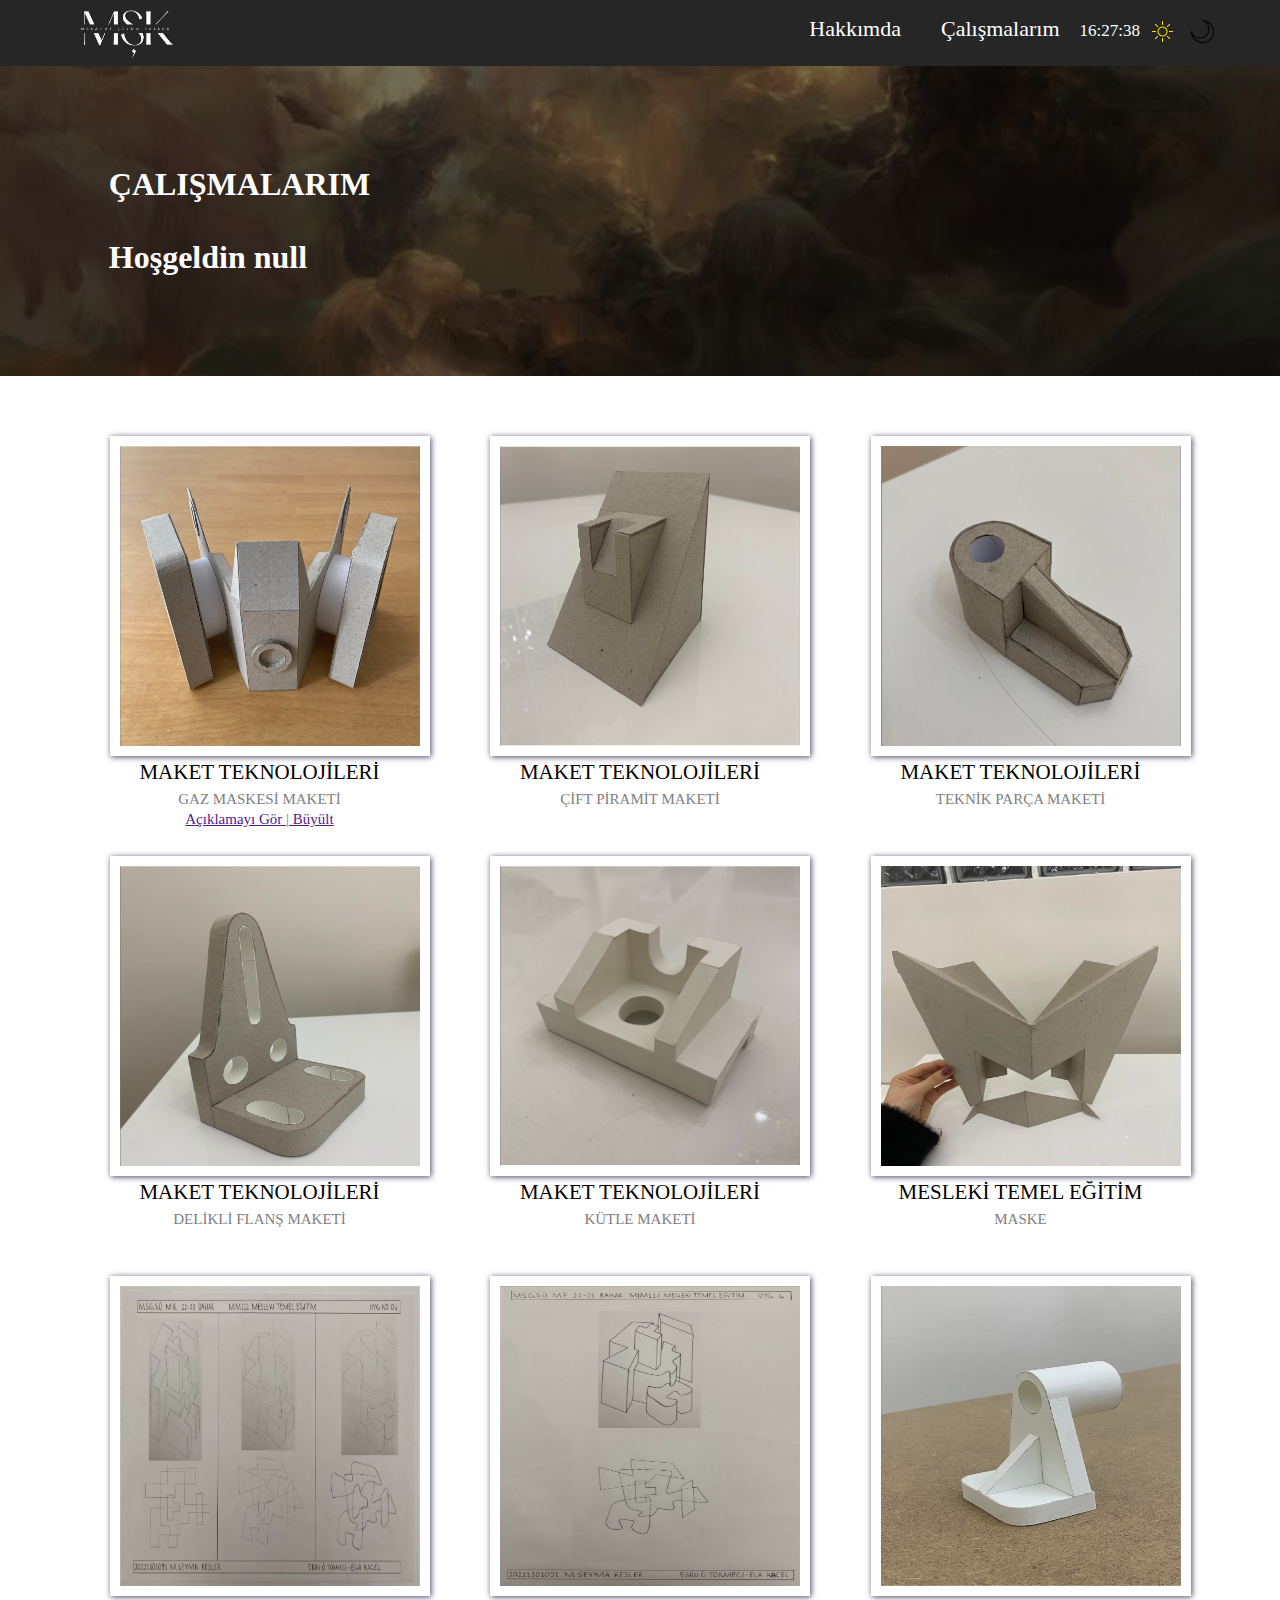
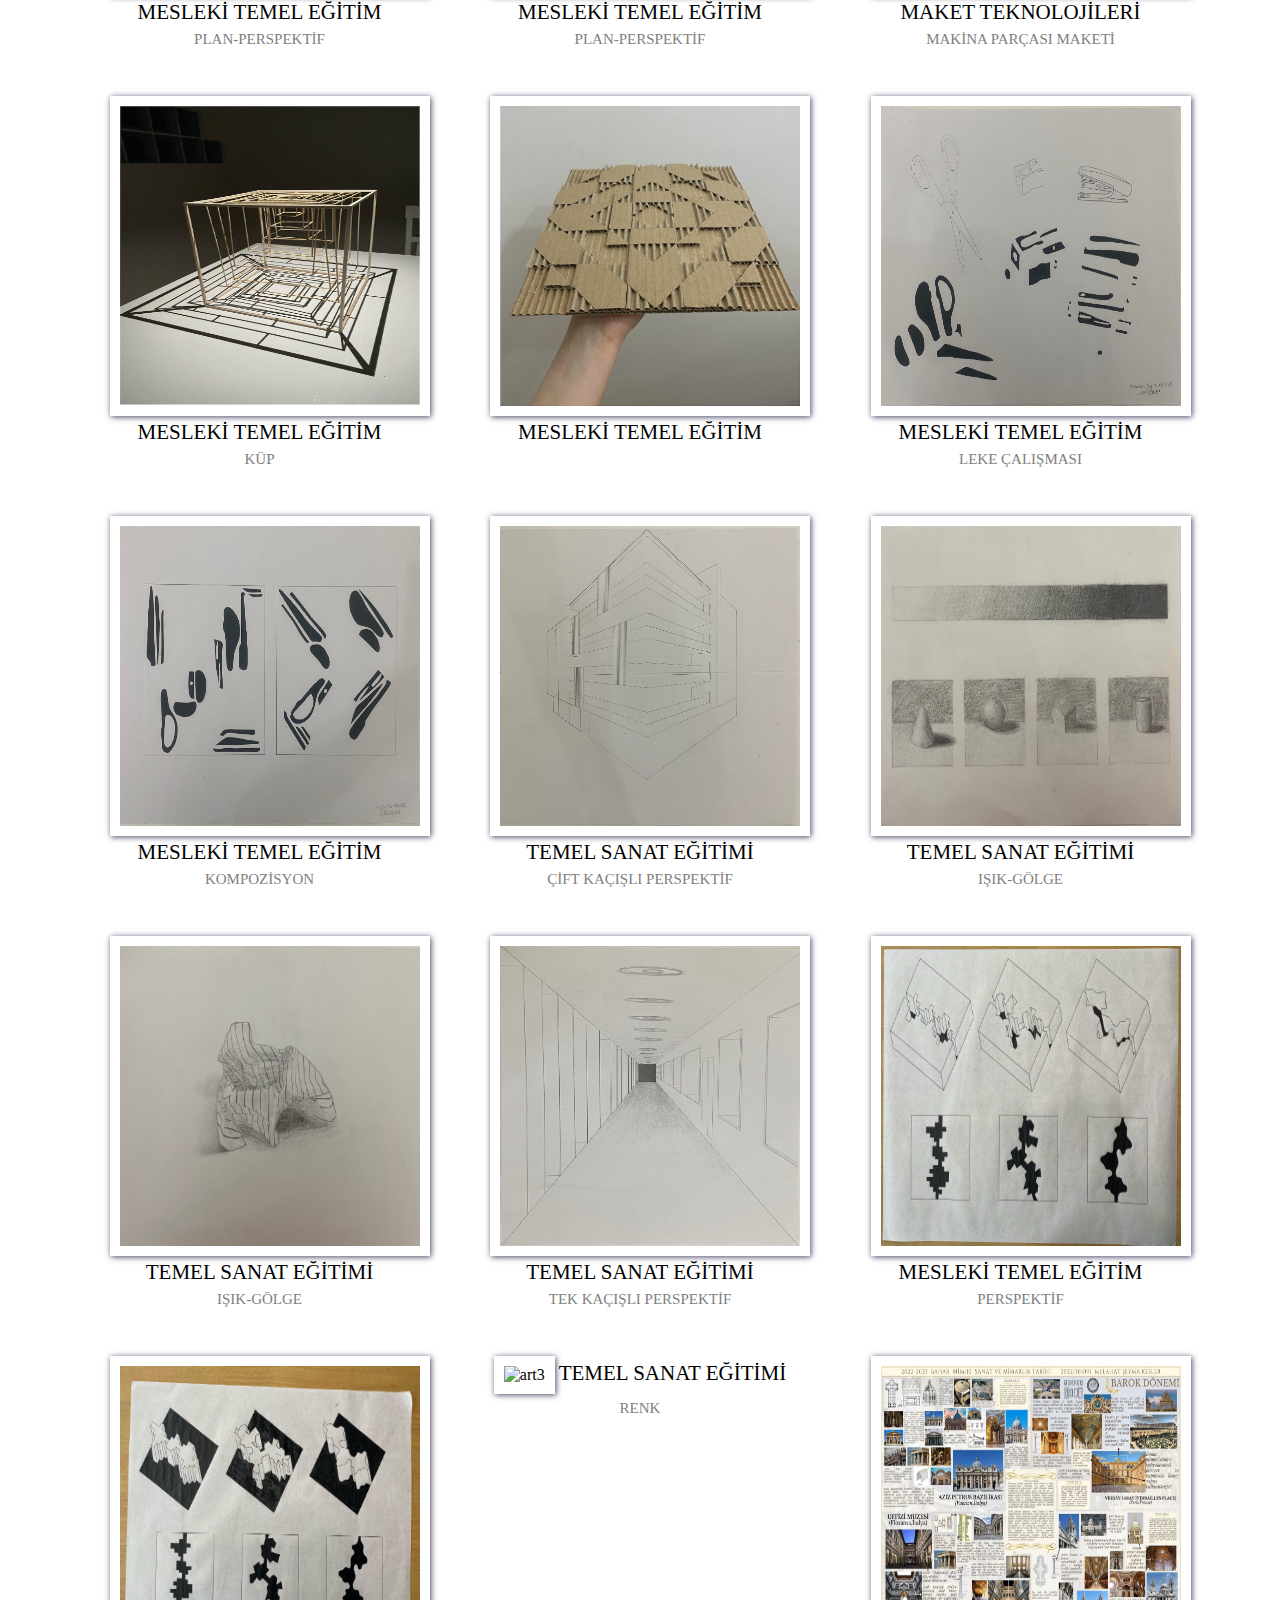
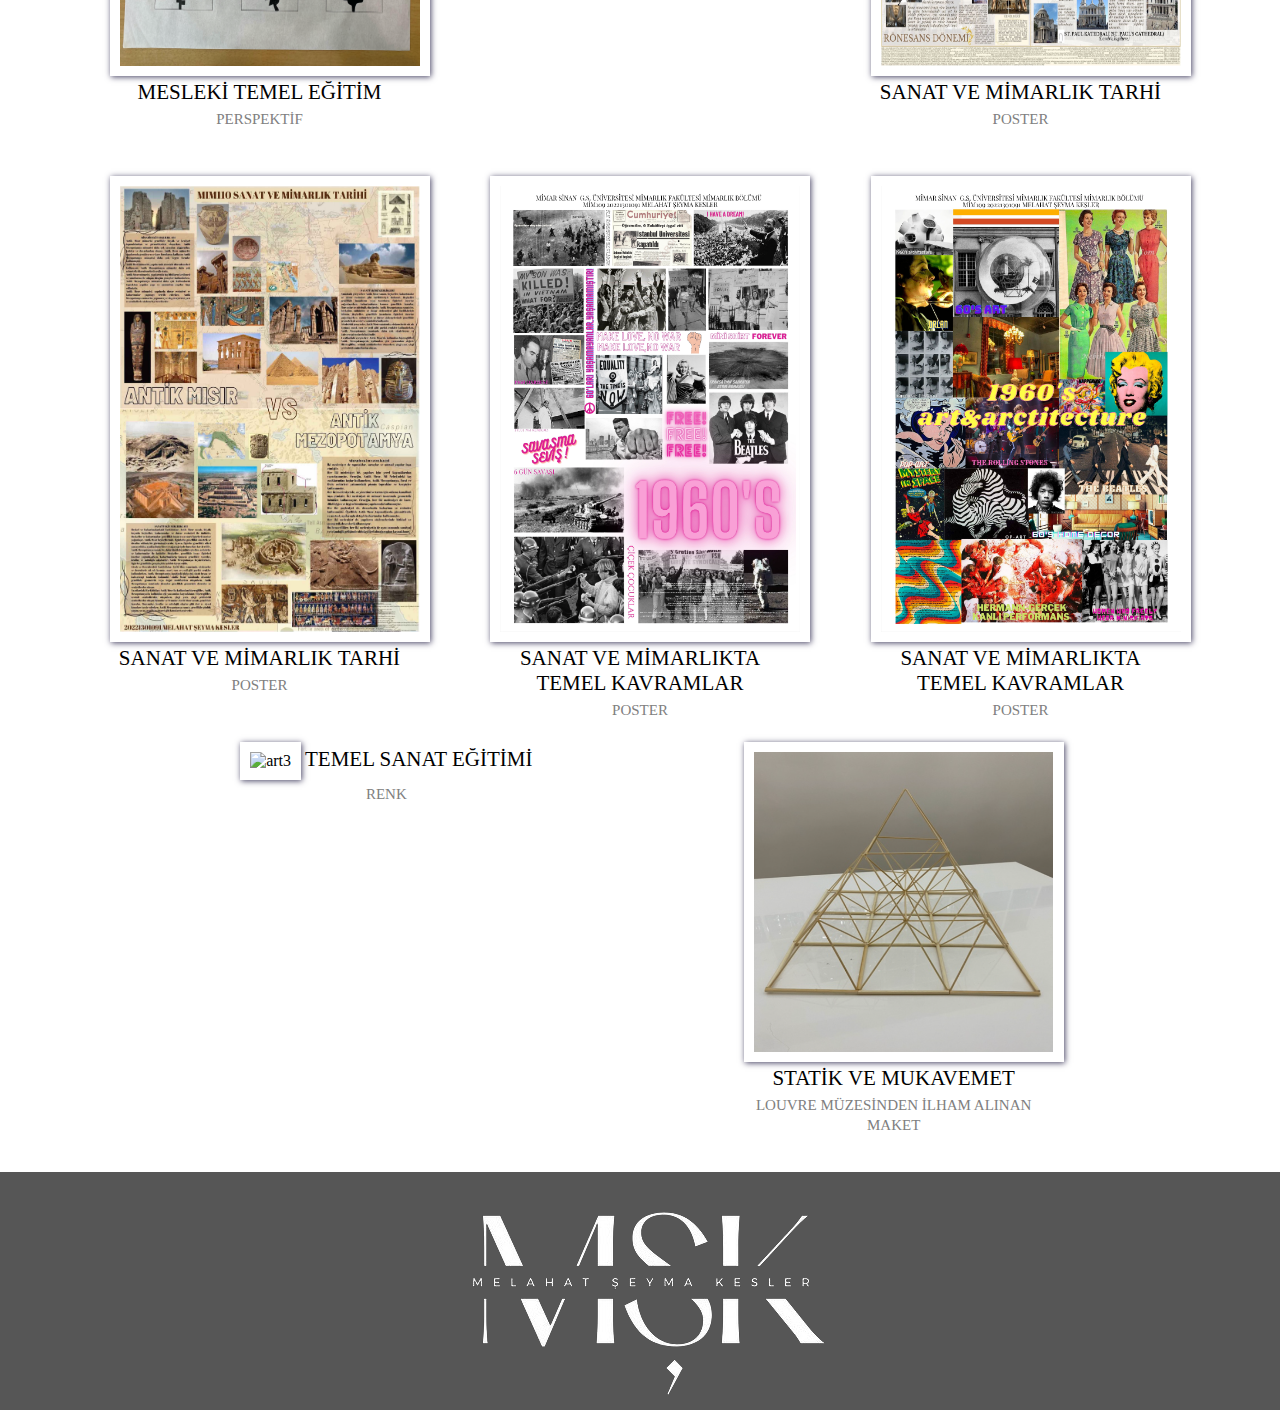
==== projects.html @ beb5b75a "first commit" ====
<!DOCTYPE html>
<html lang="en">
  <head>
    <meta charset="UTF-8" />
    <meta http-equiv="X-UA-Compatible" content="IE=edge" />
    <meta name="viewport" content="width=device-width, initial-scale=1.0" />
    <link rel="stylesheet" href="./style.css" />
    <title>Projects</title>
  </head>
  <body>
    <div class="top allArts">
      <div class="bg-color">
        <nav class="contain">
          <div class="header">
            <a class="logo" href="aboutMe.html">
              <img class="logoImg" src="./assests/logo.png" alt="0" />
            </a>
            <div class="menu">
              <ul class="">
                <li class="">
                  <a class="" href="aboutMe.html">Hakkımda</a>
                </li>
                <li class="">
                  <a class="" href="projects.html">Çalışmalarım</a>
                </li>
                <li>
                    <div id="saat"></div>
                  </li>
                <li>
                    <button class="themeMode" id="açıkTemaBtn"><img class="imgTheme" src="./assests/icons8-sun-50.png" alt=""></button>
                  </li>
                  <li>
                    <button  class="themeMode" id="koyuTemaBtn"><img class="imgTheme" src="./assests/icons8-moon-50.png" alt=""></button>
     
                  </li>
              </ul>
            </div>
          </div>
        </nav>

        <div class="mainWRT">
          <h1>ÇALIŞMALARIM</h1>
          <br><br>
          <h1 id="nameOfUser" for=""></h1>

        </div>
      </div>
    </div>

    <div class="artAll">
      <div class="sectionArt">
        <div class=" ">
          <img  id="küçükResim" src="./assests/art1.png" alt="art1"  onclick="büyükResmiGöster('küçükResim')" />
          <label for=""><span class="headText">MAKET TEKNOLOJİLERİ</span> </label><br />
          <label for=""><span></span> GAZ MASKESİ MAKETİ</label><br />
            <label class="links"><a href="">Açıklamayı Gör </a>|<a href="" onclick="büyükResmiGöster('küçükResim')"> Büyült</a></label class="links">
        </div>
        <div class=" ">
          <img  id="küçükResim2" src="./assests/art2.png" alt="art2"  onclick="büyükResmiGöster('küçükResim2')"/>
          <label for=""><span class="headText">MAKET TEKNOLOJİLERİ</span> </label><br />
          <label for=""><span></span> ÇİFT PİRAMİT MAKETİ</label>
        </div>
        <div class=" ">
          <img   id="küçükResim3" src="./assests/art3.png" alt="art3"  onclick="büyükResmiGöster('küçükResim3')"/>
          <label for=""><span class="headText">MAKET TEKNOLOJİLERİ</span> </label><br />
          <label for=""><span></span> TEKNİK PARÇA MAKETİ</label>
        </div>

        <div class="">
          <img   id="küçükResim4" src="./assests/art4.png" alt="art1"  onclick="büyükResmiGöster('küçükResim4')"/>
          <label for=""><span class="headText">MAKET TEKNOLOJİLERİ</span> </label><br />
          <label for=""><span></span> DELİKLİ FLANŞ MAKETİ</label>
        </div>
        <div class=" ">
          <img   id="küçükResim5" src="./assests/art5.png" alt="art2"  onclick="büyükResmiGöster('küçükResim5')"/>
          <label for=""><span class="headText">MAKET TEKNOLOJİLERİ</span> </label><br />
          <label for=""><span></span> KÜTLE MAKETİ</label>
        </div>
        <div class="">
          <img   id="küçükResim6" src="./assests/MASK.jpeg" alt="art3"  onclick="büyükResmiGöster('küçükResim6')"/>
          <label for=""><span class="headText">MESLEKİ TEMEL EĞİTİM</span> </label><br />
          <label for=""><span></span> MASKE</label>
        </div>
        <div class="">
          <img   id="küçükResim7" src="./assests/mte4.png" alt="art1"  onclick="büyükResmiGöster('küçükResim7')"/>
          <label for=""><span class="headText">MESLEKİ TEMEL EĞİTİM</span> </label><br />
          <label for=""><span></span> PLAN-PERSPEKTİF</label>
        </div>
        <div class="">
          <img   id="küçükResim8" src="./assests/mte42.png" alt="art2"  onclick="büyükResmiGöster('küçükResim8')"/>
          <label for=""><span class="headText">MESLEKİ TEMEL EĞİTİM</span> </label><br />
          <label for=""><span></span> PLAN-PERSPEKTİF</label>
        </div>
        <div class=" ">
          <img   id="küçükResim9" src="./assests/mt4.png" alt="art3"  onclick="büyükResmiGöster('küçükResim9')"/>
          <label for=""><span class="headText">MAKET TEKNOLOJİLERİ</span> </label><br />
          <label for=""><span></span> MAKİNA PARÇASI MAKETİ</label>
        </div>

        <div class=" ">
          <img   id="küçükResim10" src="./assests/mte2.png" alt="art1"  onclick="büyükResmiGöster('küçükResim10')"/>
          <label for=""><span class="headText">MESLEKİ TEMEL EĞİTİM</span> </label><br />
          <label for=""><span></span> KÜP</label>
        </div>
        <div class="">
          <img   id="küçükResim11" src="./assests/mte1.png" alt="art2"  onclick="büyükResmiGöster('küçükResim11')"/>
          <label for=""><span class="headText">MESLEKİ TEMEL EĞİTİM</span> </label><br />
          <label for=""><span></span> </label>
        </div>
        <div class="">
          <img   id="küçükResim12" src="./assests/kompozisyon1.jpeg" alt="art3"  onclick="büyükResmiGöster('küçükResim12')"/>
          <label for=""><span class="headText">MESLEKİ TEMEL EĞİTİM</span> </label><br />
          <label for=""><span></span> LEKE ÇALIŞMASI</label>
        </div>
        <div class="">
          <img   id="küçükResim13" src="./assests/kompozisyon2.jpeg" alt="art3"  onclick="büyükResmiGöster('küçükResim13')"/>
          <label for=""><span class="headText">MESLEKİ TEMEL EĞİTİM</span> </label><br />
          <label for=""><span></span> KOMPOZİSYON</label>
        </div>
        <div class="">
          <img   id="küçükResim14" src="./assests/perspektif.jpeg" alt="art3"  onclick="büyükResmiGöster('küçükResim14')"/>
          <label for=""><span class="headText">TEMEL SANAT EĞİTİMİ</span> </label><br />
          <label for=""><span></span> ÇİFT KAÇIŞLI PERSPEKTİF</label>
        </div>
        <div class="">
          <img   id="küçükResim15" src="./assests/golge1.jpeg" alt="art3"  onclick="büyükResmiGöster('küçükResim15')"/>
          <label for=""><span class="headText">TEMEL SANAT EĞİTİMİ</span> </label><br />
          <label for=""><span></span> IŞIK-GÖLGE</label>
        </div>
        <div class="">
          <img   id="küçükResim16" src="./assests/golge2.jpeg" alt="art3"  onclick="büyükResmiGöster('küçükResim16')"/>
          <label for=""><span class="headText">TEMEL SANAT EĞİTİMİ</span> </label><br />
          <label for=""><span></span> IŞIK-GÖLGE</label>
        </div>
        <div class="">
          <img   id="küçükResim17" src="./assests/perspektif2.jpeg" alt="art3"  onclick="büyükResmiGöster('küçükResim17')"/>
          <label for=""><span class="headText">TEMEL SANAT EĞİTİMİ</span> </label><br />
          <label for=""><span></span> TEK KAÇIŞLI PERSPEKTİF</label>
        </div>
        <div class="">
          <img   id="küçükResim18" src="./assests/mte3.png" alt="art3"  onclick="büyükResmiGöster('küçükResim18')"/>
          <label for=""><span class="headText">MESLEKİ TEMEL EĞİTİM</span> </label><br />
          <label for=""><span></span> PERSPEKTİF</label>
        </div>
        <div class="">
          <img   id="küçükResim19" src="./assests/mte32.png" alt="art3"  onclick="büyükResmiGöster('küçükResim19')"/>
          <label for=""><span class="headText">MESLEKİ TEMEL EĞİTİM</span> </label><br />
          <label for=""><span></span> PERSPEKTİF</label>
        </div>
        <div class="">
          <img   id="küçükResim20" src="./assests/renk1.png" alt="art3"  onclick="büyükResmiGöster('küçükResim20')"/>
          <label for=""><span class="headText">TEMEL SANAT EĞİTİMİ</span> </label><br />
          <label for=""><span></span> RENK</label>
        </div>
        <div class="">
          <img   id="küçükResim21" src="./assests/poster2.jpeg" alt="art3"  onclick="büyükResmiGöster('küçükResim21')"/>
          <label for=""><span class="headText">SANAT VE MİMARLIK TARHİ</span> </label><br />
          <label for=""><span></span> POSTER</label>
        </div>
        <div class="" style="height: 446px">
          <img   id="küçükResim22" src="./assests/poster1.jpeg" alt="art3"  onclick="büyükResmiGöster('küçükResim22')"/>
          <label for=""><span class="headText">SANAT VE MİMARLIK TARHİ</span> </label><br />
          <label for=""><span></span> POSTER</label>
        </div>

        <div class="" style="height: 446px">
          <img   id="küçükResim23" src="./assests/poster3.png" alt="art3"  onclick="büyükResmiGöster('küçükResim23')"/>
          <label for=""><span class="headText">SANAT VE MİMARLIKTA TEMEL KAVRAMLAR</span> </label
          ><br />
          <label for=""><span></span> POSTER</label>
        </div>
        <div class="" style="height: 446px">
          <img   id="küçükResim24" src="./assests/poster32.png" alt="art3"  onclick="büyükResmiGöster('küçükResim24')"/>
          <label for=""><span class="headText">SANAT VE MİMARLIKTA TEMEL KAVRAMLAR</span> </label
          ><br />
          <label for=""><span></span> POSTER</label>
        </div>
        <div class="">
          <img   id="küçükResim25" src="./assests/renk2.png" alt="art3"  onclick="büyükResmiGöster('küçükResim25')"/>
          <label for=""><span class="headText">TEMEL SANAT EĞİTİMİ</span> </label><br />
          <label for=""><span></span> RENK</label>
        </div>
        <div class="">
          <img   id="küçükResim26" src="./assests/mukavemet1.png" alt="art3"  onclick="büyükResmiGöster('küçükResim26')"/>
          <label for=""><span class="headText">STATİK VE MUKAVEMET</span> </label><br />
          <label for=""
            ><span></span> LOUVRE MÜZESİNDEN İLHAM ALINAN MAKET</label
          >
        </div>
      </div>

      <div class="posterler"></div>
    </div>
    <div id="büyükResim">
        <button  onclick="büyükResmiKapat()" class="closeBtn">
            <img src="./assests/icons8-close-50.png" alt=""></button>
        <img   onclick="büyükResmiKapat()" id="büyükResimKapat" src="./assests/renk2.png" alt="Büyük Resim">
    </div>

    <div>
      <footer>
        <img src="./assests/logo.png" alt="" />
      </footer>
    </div>
  </body>

  <script src="./script.js"></script>
  <script src="./general.js"></script>
</html>
---- style.css ----
*{
    margin: 0;
    padding: 0;
}

.container{
    width: 90% !important;
}

img.logoImg {
    width: 130px;
}

.menu ul li a {
    color: white;
    font-size: 22px;
    margin: 0px 20px;
}
.top.contact{
    background-image: url(./assests/contactImg.jpeg);
    background-position: top;
}

.top {
    background-image: url(./assests/MainImage.jpeg);
    height: max-content;
    background-position: bottom;
    background-repeat: no-repeat;
    background-size: cover;
}
.mainWRT button a {
    color: white;
    text-decoration: none;
}
.bg-color {
    height: max-content;
    background-color: #00000080;
}

.contain{
    /* width: 100%; */
    margin: 0 auto;
    /* position: fixed; */
    background: #262626;
    padding: 0px 60px
}

.mainWRT{
    color: white;
    width: 83%;
    margin: 0px auto;
    padding: 100px 0px;
}

.mainWRT p{
    margin-left: 70px;
    width: 80%;
    margin-top: 40px;
}

.mainWRT button{
    padding: 8px 40px ;
    border: 3px solid #8785e9;
    background: none;
    border-radius: 5px;
    color: white;
    transition: 0.5s;
    margin-left: 50%;
    margin-top: 40px;
}

.mainWRT button:hover{
    background-color: #8785e9;
    transition: 0.5s;
    border:  3px solid #6765e2;
}

.arts {
    margin: 0 auto;
    width: 96%;
}

.arts h1 {
    margin-top: 30px;
}

.sectionArt {
    margin: 0 auto;
    width: 90%;
    display: flex;
    text-align: center;
    flex-wrap: wrap;
    justify-content: space-evenly;
}
.sectionArt div img {
    width: 100%;
    height: 100%;
    padding: 10px;
    box-shadow: 1px 1px 6px #484464;
    cursor: pointer;
}
.arts button{
    padding: 8px 40px ;
    border: 3px solid #f3a764;
    background: none;
    border-radius: 5px;
    color: rgb(32, 32, 32);
    transition: 0.5s;
    cursor: pointer;

}


.arts button:hover{
    background-color: #f3a764;
    transition: 0.5s;
    border: 3px solid #f09a4e;
}
.artBtn {
    text-align: center;
}

.sectionArt div {
    margin: 60px 35px;
    width: 300px;
    height: 300px;

}



footer {
    display: flex;
    justify-content: space-evenly;
    background: #565656;
    margin-top: 70px;
}

.top.about{
    background-image: url(./assests/hakkimdaFOTO.jpeg) ;
    background-position: bottom;
}
.aboutMainP p {
    text-align: justify;
    line-height: 37px;
    margin-left: 30px;
    font-size: 18px;
}
.top.allArts{
    background-image: url(./assests/projelerBack.jpeg) ;
    background-position: center;
}
.artAll label {
    color: gray;
    font-size: 15px;
    margin: 17px 0px;
}
.artAll label span {
    color: black;
    font-size: 21px;
}
.arts button a {
    color: rgb(32, 32, 32);
    text-decoration: none;
}


.header {
    display: flex;
    justify-content: space-between;   
     align-items: center;
}

.menu ul {
    list-style: none;
    display: flex;
}

.menu ul li a {
    transition: ease 1s;
    text-decoration: none;
}

.menu ul li a:hover {
    color: black;
    transition: ease 1s;
}
.aboutMe {
    display: flex;
    margin: 40px auto;
    width: 90%;
    align-items: center;
}
.contact {
    margin: 40px auto;
    width: 90%;
}
.part {
    display: flex;
    /* width: 30%; */
    justify-content: flex-start;
    align-items: center;

}
.part label {
    width: 200px;
    margin: 8px 0px;
    font-weight: bold;
}
.mePhoto img {
    width: 350px;
    padding: 10px;
    /* border: 1px solid gray; */
    box-shadow: 0px 0px 4px gray;
}


#büyükResim {
    display: none;
    position: fixed;
    z-index: 9999;
    top: 0;
    left: 0;
    width: 100%;
    height: 100%;
    background-color: rgba(0, 0, 0, 0.8);
}
#büyükResim img {
    display: block;
    margin: auto;
    position: relative;
    max-width: 90%;
    max-height: 90%;
    margin-top: 3%;
}

.closeBtn{
    position: absolute;
    right: 0;
    width: 50px;
    border: none;
    background: #b5b5b5cf;
    height: 50px;
    cursor: pointer;
}
div#saat {
    color: white;
    margin-top: 5px;
    font-size: 17px;
}
.themeMode {
    border-radius: 50%;
    border: none;
    margin-left: 5px;
    padding: 3px 5px;
    background: #bfbfbf00;
    cursor: pointer;
    transition: 0.5s;
}



.imgTheme{
    width: 25px;
}

.themeMode:hover {
    background: #404040;
    transition: 0.5s;
}
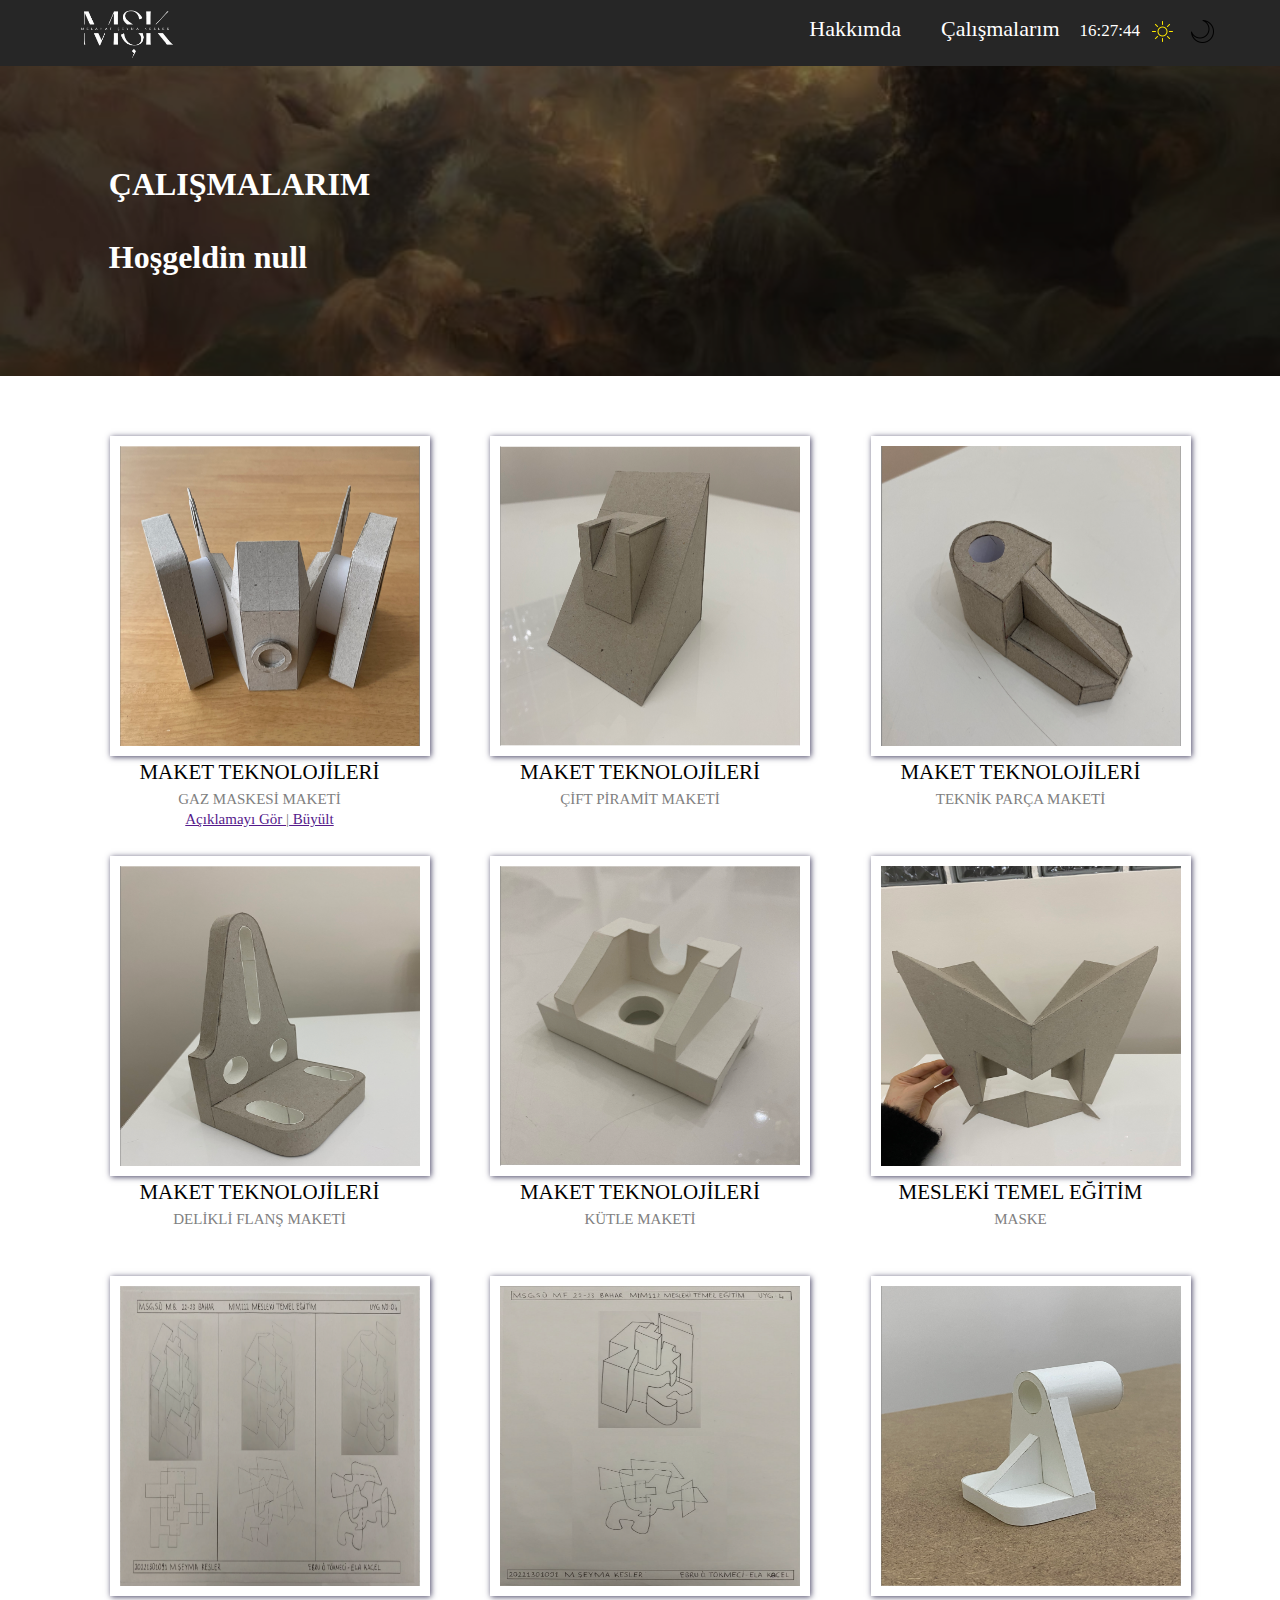
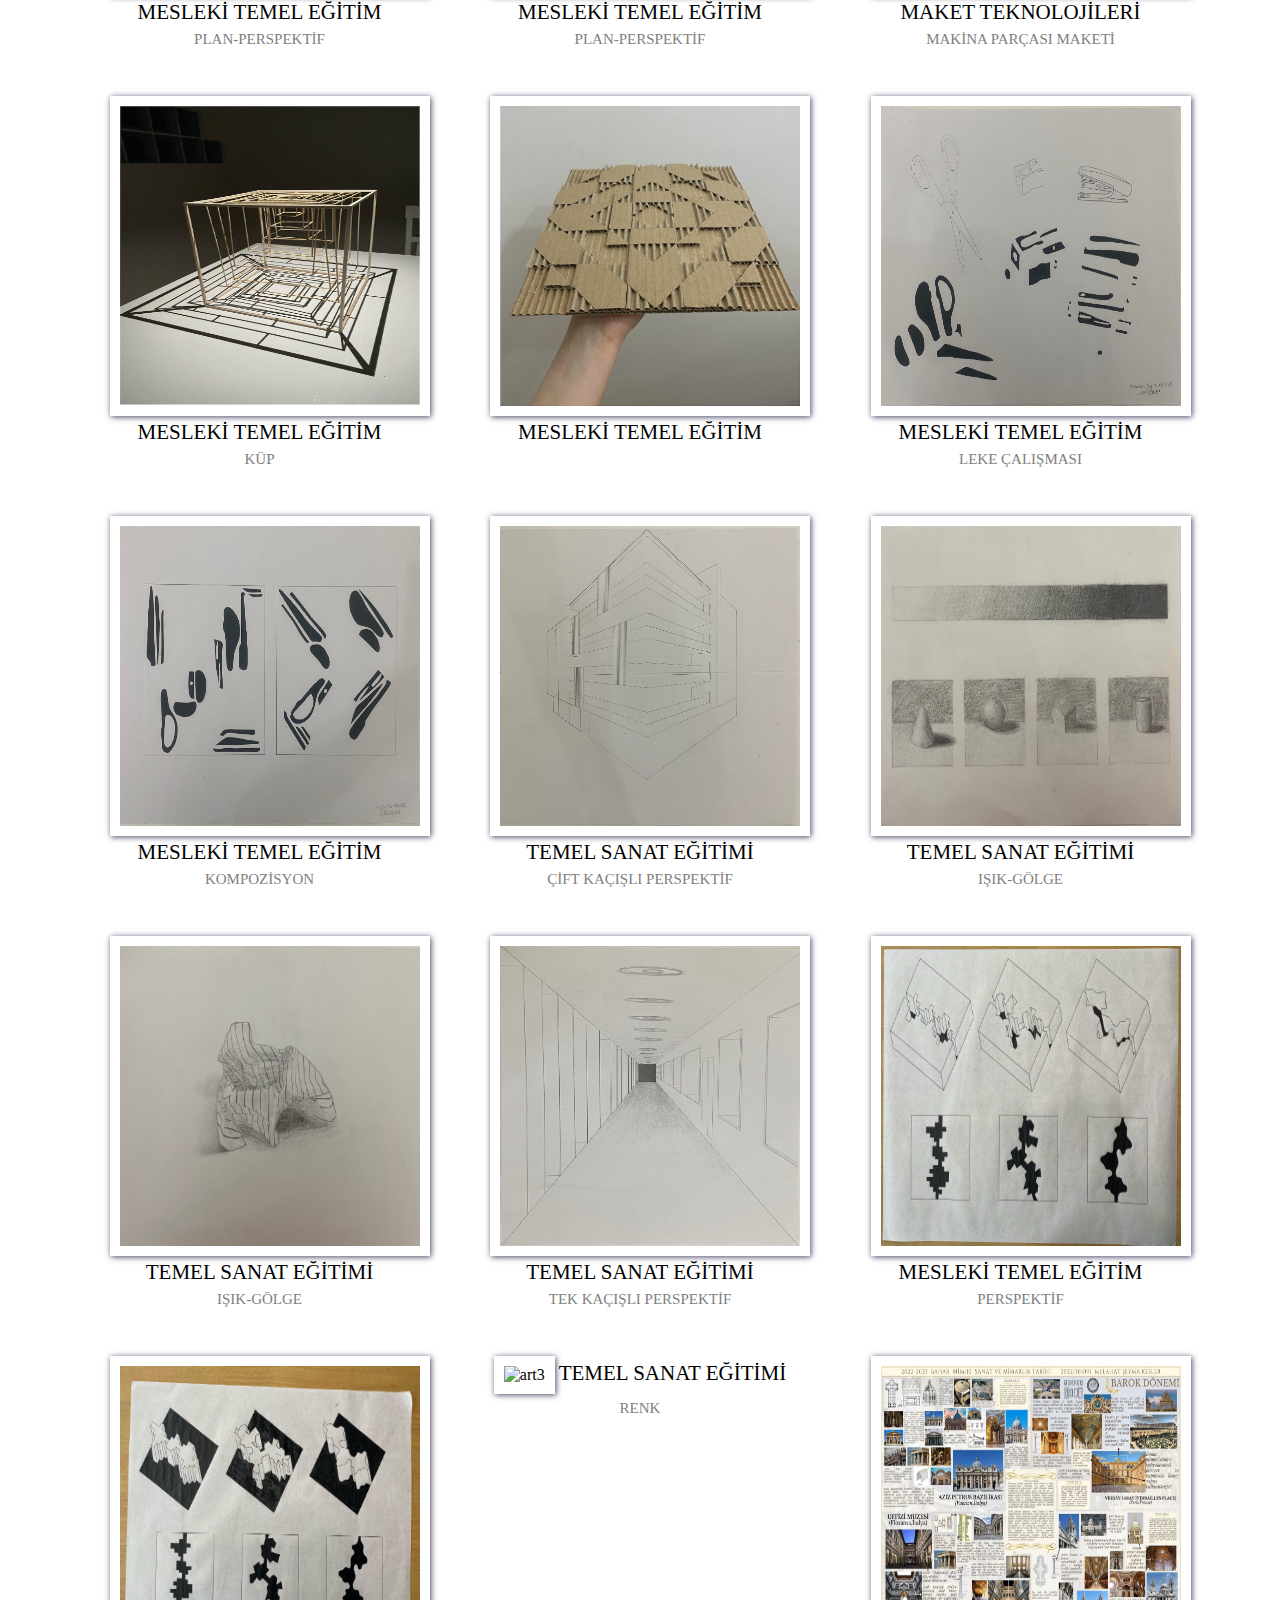
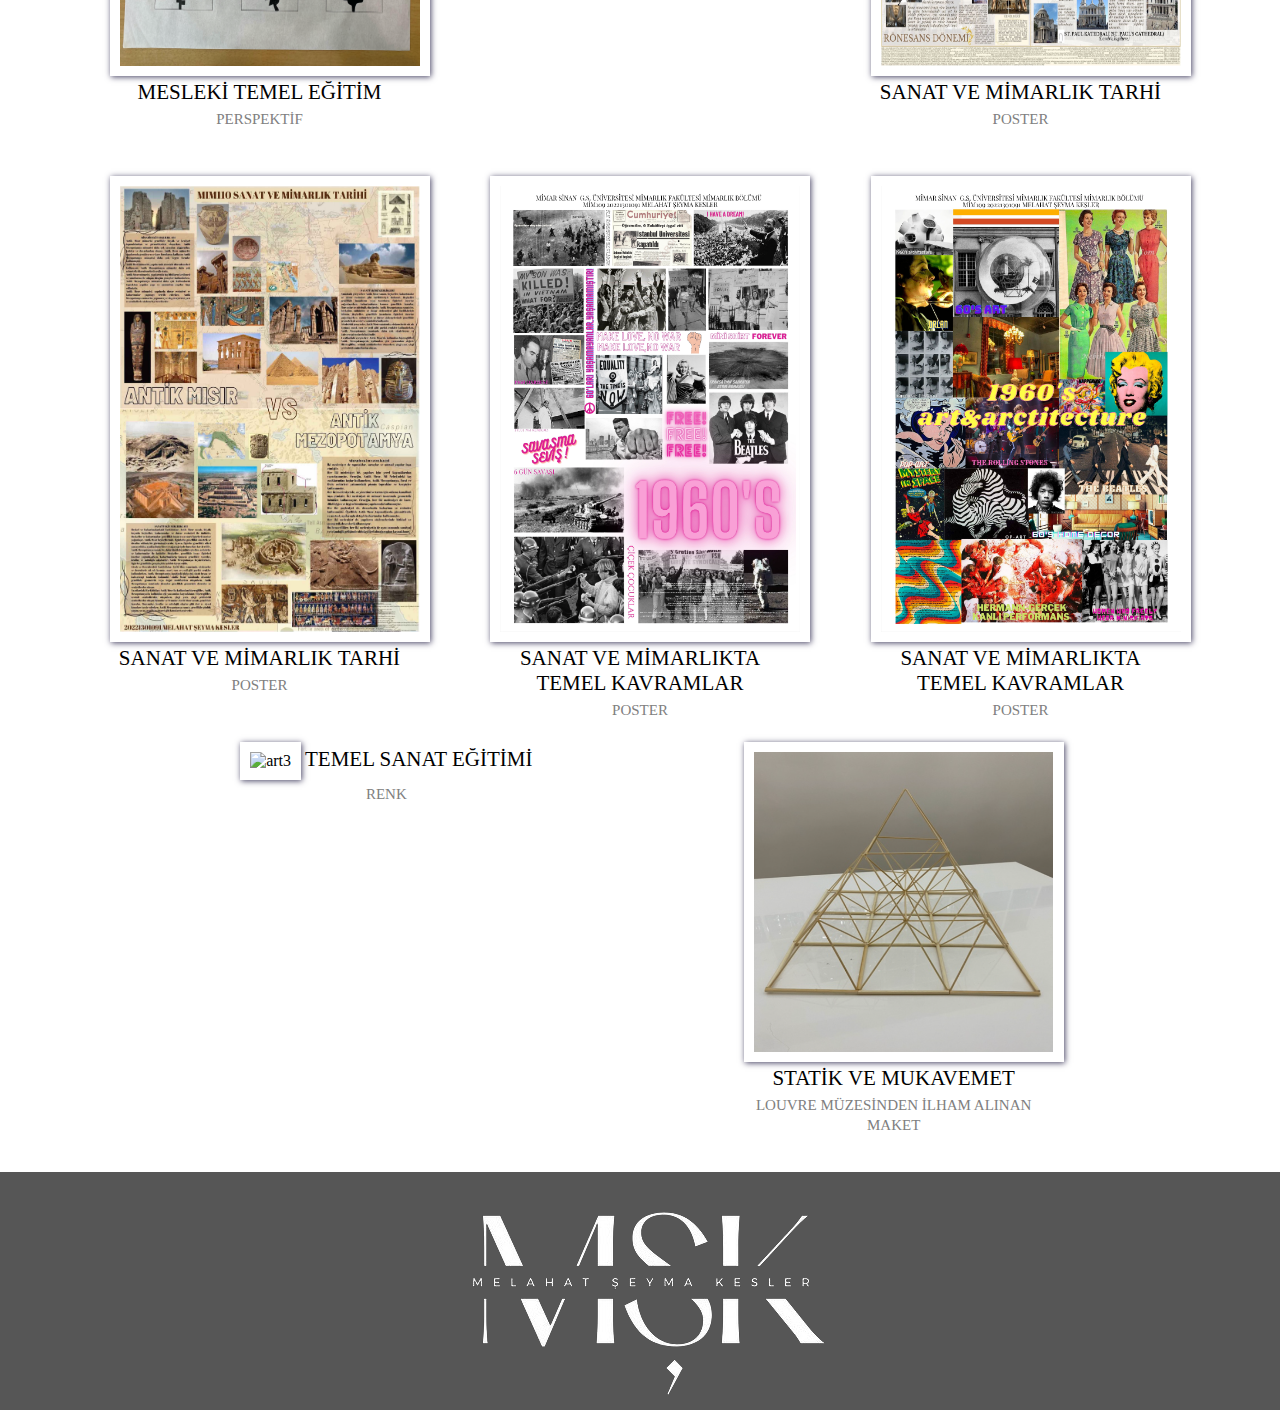
==== commit 8b2e60a5: "edit" ====
--- a/projects.html
+++ b/projects.html
@@ -12,13 +12,13 @@
       <div class="bg-color">
         <nav class="contain">
           <div class="header">
-            <a class="logo" href="aboutMe.html">
+            <a class="logo" href="index.html">
               <img class="logoImg" src="./assests/logo.png" alt="0" />
             </a>
             <div class="menu">
               <ul class="">
                 <li class="">
-                  <a class="" href="aboutMe.html">Hakkımda</a>
+                  <a class="" href="index.html">Hakkımda</a>
                 </li>
                 <li class="">
                   <a class="" href="projects.html">Çalışmalarım</a>
